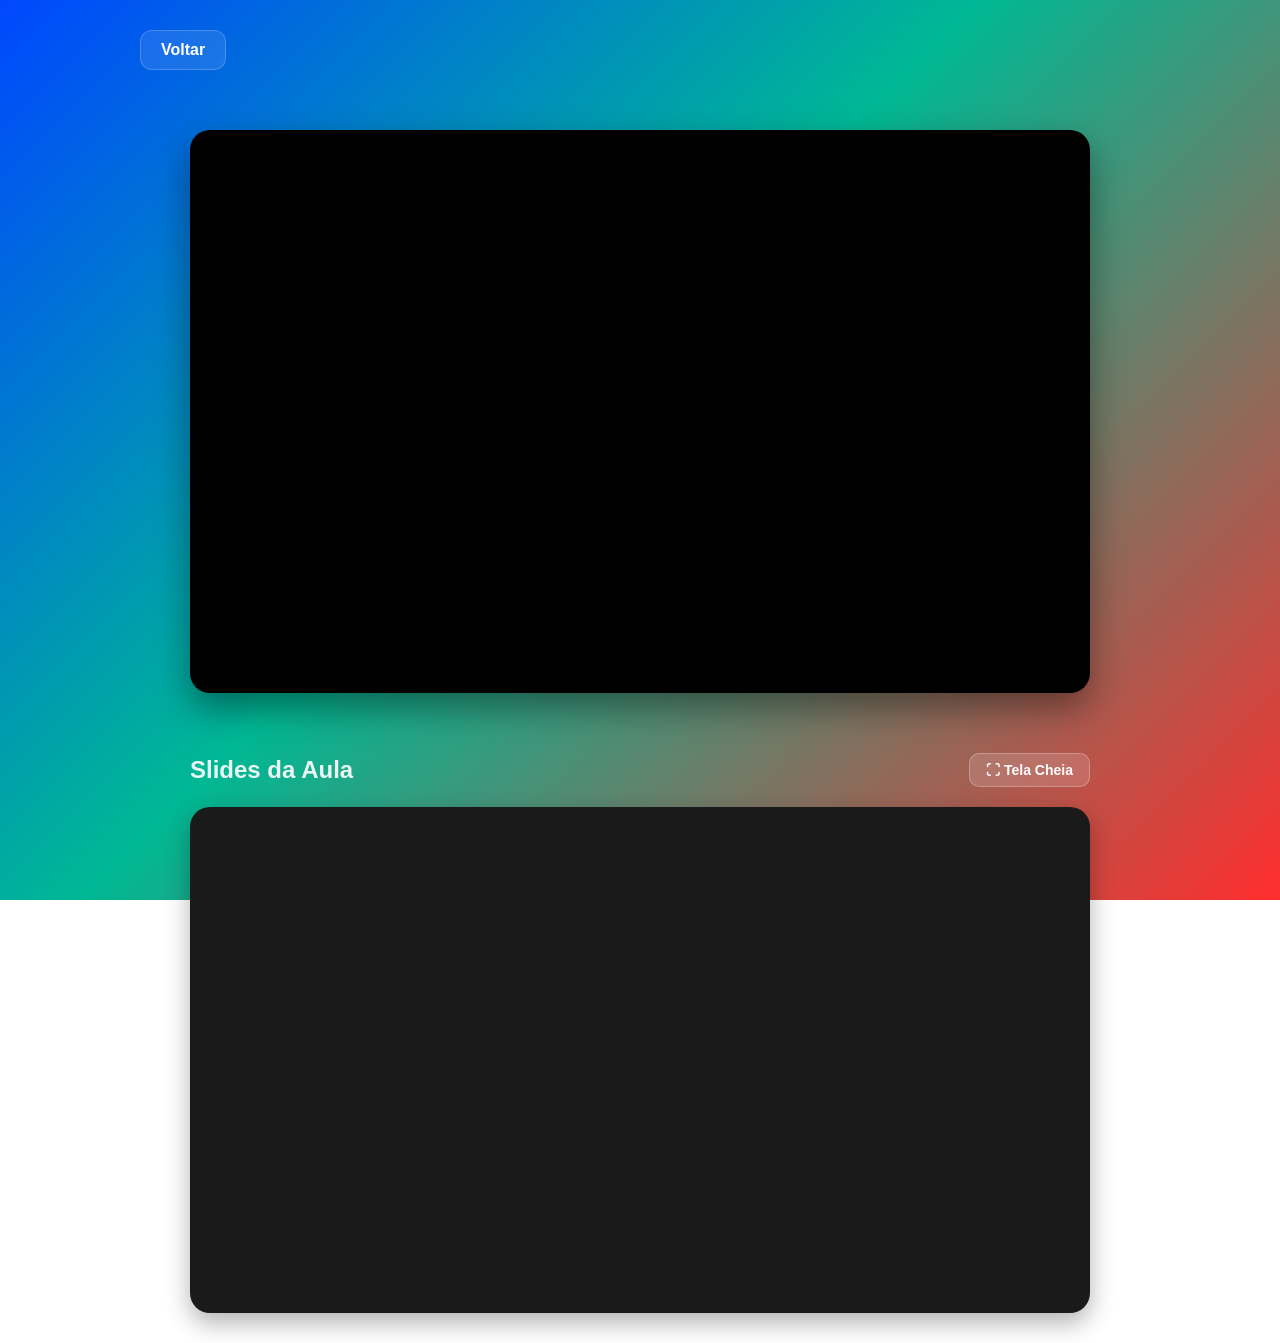
==== aula.html @ ad446a07 "Subindo versão inicial" ====
<!DOCTYPE html>
<html lang="pt-BR">
<head>
<meta charset="UTF-8">
<meta name="viewport" content="width=device-width, initial-scale=1.0">
<title>Aula</title>
<link rel="stylesheet" href="css/style.css">
</head>
<body>

<section class="player-page">

    <a href="index.html" class="back-btn">Voltar</a>

    <h1 id="titulo"></h1>

    <!-- VIDEO GRANDE -->
    <div class="video-wrap">
        <iframe id="video" allowfullscreen></iframe>
    </div>

    <!-- BOTÃO DOWNLOAD -->
    <div id="downloadContainer"></div>

    <!-- SLIDES EMBUTIDO -->
    <div class="slide-section">
        <div class="slide-header">
            <h2>Slides da Aula</h2>
            <button class="fullscreen-btn" onclick="document.getElementById('slideFrame').requestFullscreen()">&#x26F6; Tela Cheia</button>
        </div>
        <div class="slide-frame">
            <iframe id="slideFrame" allowfullscreen></iframe>
        </div>
    </div>

</section>

<script src="js/config.js"></script>
<script src="js/aulas.js"></script>
<script src="js/player.js"></script>

</body>
</html>
---- css/style.css ----
*{
    margin:0;
    padding:0;
    box-sizing:border-box;
}

body{
    font-family:Arial, Helvetica, sans-serif;
    color:white;
    min-height:100vh;

    /* Fundo gradiente azul + verde + vermelho */
    background:linear-gradient(
        135deg,
        #0047ff 0%,
        #00b894 45%,
        #ff2d2d 100%
    );

    background-attachment:fixed;
    padding:30px;
}

/* topo */
header{
    text-align:center;
    margin-bottom:45px;
}

header h1{
    font-size:42px;
    margin-bottom:10px;
}

header p{
    font-size:18px;
    opacity:.95;
}

/* GRID */
.grid{
    display:grid;
    grid-template-columns:repeat(auto-fit,minmax(220px,1fr));
    gap:24px;
}

/* CARD LONGO VERTICAL */
.card{
    background:rgba(0,0,0,.45);
    backdrop-filter:blur(8px);

    border:1px solid rgba(255,255,255,.15);
    border-radius:18px;

    padding:20px;

    min-height:340px;   /* deixa mais alto */
    display:flex;
    flex-direction:column;
    justify-content:space-between;

    cursor:pointer;
    transition:.3s;
}

.card:hover{
    transform:translateY(-8px) scale(1.02);
    background:rgba(0,0,0,.60);
}

/* miniatura */
.card img{
    width:100%;
    height:180px;
    object-fit:cover;
    border-radius:14px;
    margin-bottom:18px;
}

/* textos */
.card h3{
    font-size:22px;
    margin-bottom:10px;
}

.locked-thumb {
    width: 100%;
    height: 180px;
    background: rgba(0, 0, 0, 0.2);
    border-radius: 14px;
    margin-bottom: 18px;
    display: flex;
    align-items: center;
    justify-content: center;
    border: 2px dashed rgba(255, 255, 255, 0.1);
    color: rgba(255, 255, 255, 0.3);
}

.locked-thumb svg {
    width: 60px;
    height: 60px;
}

.card p{
    font-size:15px;
    color:#e8e8e8;
    line-height:1.5;
}

/* status */
.status{
    margin-top:18px;
    font-weight:bold;
    font-size:15px;
}

/* PLAYER PAGE */
.player-page {
    max-width: 1000px;
    margin: 0 auto;
    display: flex;
    flex-direction: column;
    align-items: center;
}

.back-btn {
    align-self: flex-start;
    display: flex;
    align-items: center;
    gap: 8px;
    text-decoration: none;
    color: white;
    background: rgba(255, 255, 255, 0.1);
    padding: 10px 20px;
    border-radius: 12px;
    font-weight: 600;
    margin-bottom: 30px;
    transition: 0.3s;
    backdrop-filter: blur(5px);
    border: 1px solid rgba(255, 255, 255, 0.2);
}

.back-btn:hover {
    background: rgba(255, 255, 255, 0.25);
    transform: translateX(-5px);
}

.player-page h1 {
    font-size: 36px;
    margin-bottom: 30px;
    text-align: center;
    background: linear-gradient(to right, #fff, #a29bfe);
    -webkit-background-clip: text;
    background-clip: text;
    -webkit-text-fill-color: transparent;
}

/* VIDEO WRAP */
.video-wrap {
    width: 100%;
    max-width: 900px;
    position: relative;
    padding-bottom: 56.25%; /* 16:9 ratio */
    margin-bottom: 40px;
    border-radius: 20px;
    overflow: hidden;
    box-shadow: 0 15px 35px rgba(0, 0, 0, 0.4);
    background: #000;
}

.video-wrap iframe {
    position: absolute;
    top: 0;
    left: 0;
    width: 100%;
    height: 100%;
    border: none;
}

.download-btn {
    display: inline-flex;
    align-items: center;
    gap: 10px;
    background: #00b894;
    color: white;
    text-decoration: none;
    padding: 15px 30px;
    border-radius: 12px;
    font-weight: bold;
    margin-bottom: 40px;
    transition: 0.3s;
    box-shadow: 0 10px 20px rgba(0, 184, 148, 0.3);
}

.download-btn:hover {
    background: #00d1a8;
    transform: translateY(-3px);
    box-shadow: 0 15px 25px rgba(0, 184, 148, 0.4);
}

/* SLIDE SECTION */
.slide-section {
    width: 100%;
    max-width: 900px;
    text-align: center;
    margin-top: 20px;
}

.slide-section h2 {
    font-size: 24px;
    margin-bottom: 20px;
    opacity: 0.9;
}

.slide-header {
    display: flex;
    align-items: center;
    justify-content: space-between;
    margin-bottom: 20px;
}

.slide-header h2 {
    margin-bottom: 0;
}

.fullscreen-btn {
    background: rgba(255,255,255,0.15);
    color: white;
    border: 1px solid rgba(255,255,255,0.25);
    padding: 8px 16px;
    border-radius: 10px;
    cursor: pointer;
    font-size: 14px;
    font-weight: 600;
    transition: 0.3s;
    backdrop-filter: blur(5px);
}

.fullscreen-btn:hover {
    background: rgba(255,255,255,0.3);
}

.slide-frame {
    width: 100%;
    position: relative;
    padding-bottom: 56.25%; /* same ratio as video often */
    border-radius: 20px;
    overflow: hidden;
    box-shadow: 0 10px 25px rgba(0, 0, 0, 0.3);
    background: #1a1a1a;
}

.slide-frame iframe {
    position: absolute;
    top: 0;
    left: 0;
    width: 100%;
    height: 100%;
    border: none;
}

/* mobile */
@media(max-width:768px){

header h1{
    font-size: 32px;
}

.card{
    min-height: 300px;
}

.player-page h1 {
    font-size: 28px;
}

}
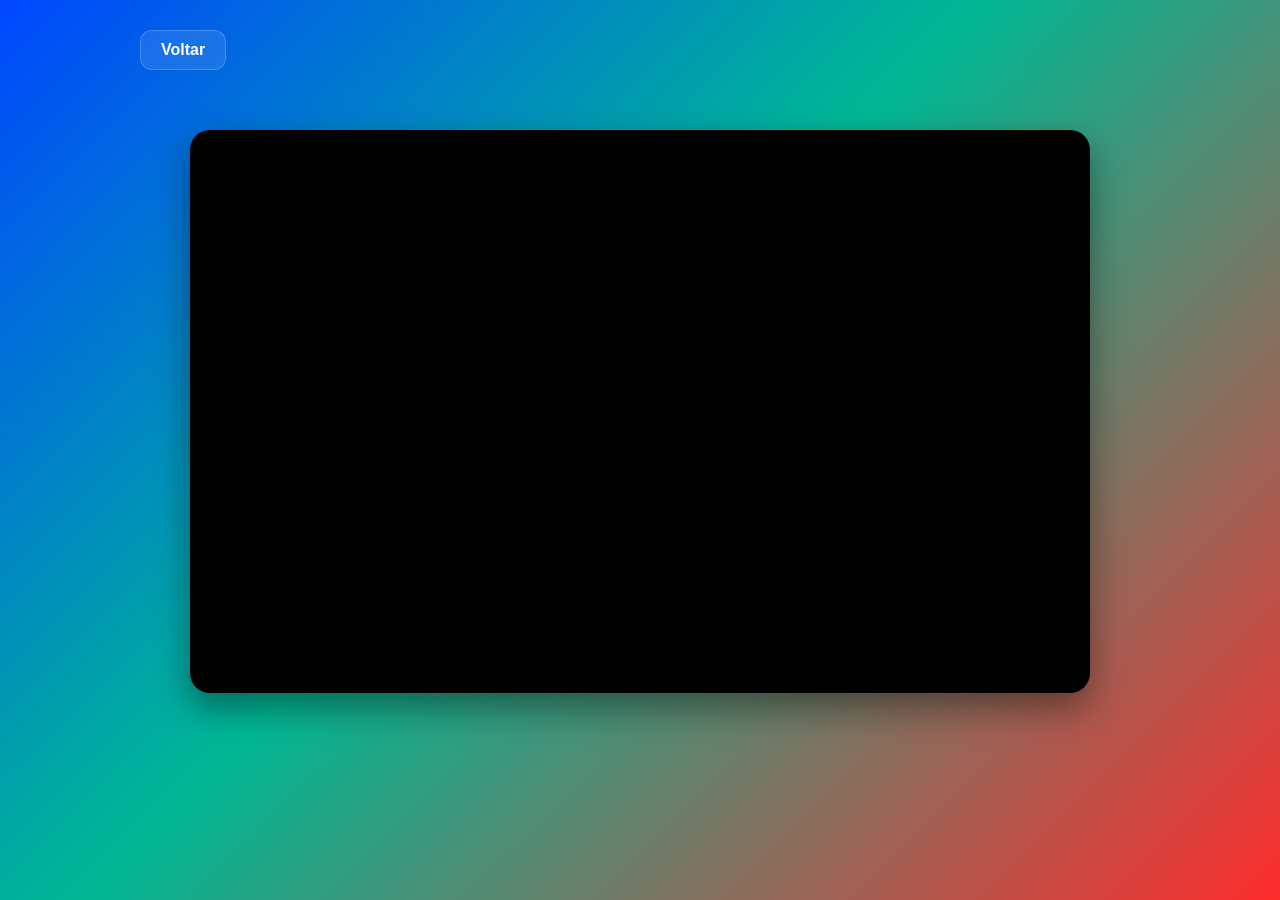
==== commit b1c0a3e3: "Adição da Aula 05" ====
--- a/aula.html
+++ b/aula.html
@@ -23,15 +23,7 @@
     <div id="downloadContainer"></div>
 
     <!-- SLIDES EMBUTIDO -->
-    <div class="slide-section">
-        <div class="slide-header">
-            <h2>Slides da Aula</h2>
-            <button class="fullscreen-btn" onclick="document.getElementById('slideFrame').requestFullscreen()">&#x26F6; Tela Cheia</button>
-        </div>
-        <div class="slide-frame">
-            <iframe id="slideFrame" allowfullscreen></iframe>
-        </div>
-    </div>
+    <div id="slideContainer"></div>
 
 </section>
 
--- a/css/style.css
+++ b/css/style.css
@@ -200,8 +200,8 @@
 
 /* SLIDE SECTION */
 .slide-section {
-    width: 100%;
-    max-width: 900px;
+    width: 100vw;
+    max-width: 1400px;
     text-align: center;
     margin-top: 20px;
 }
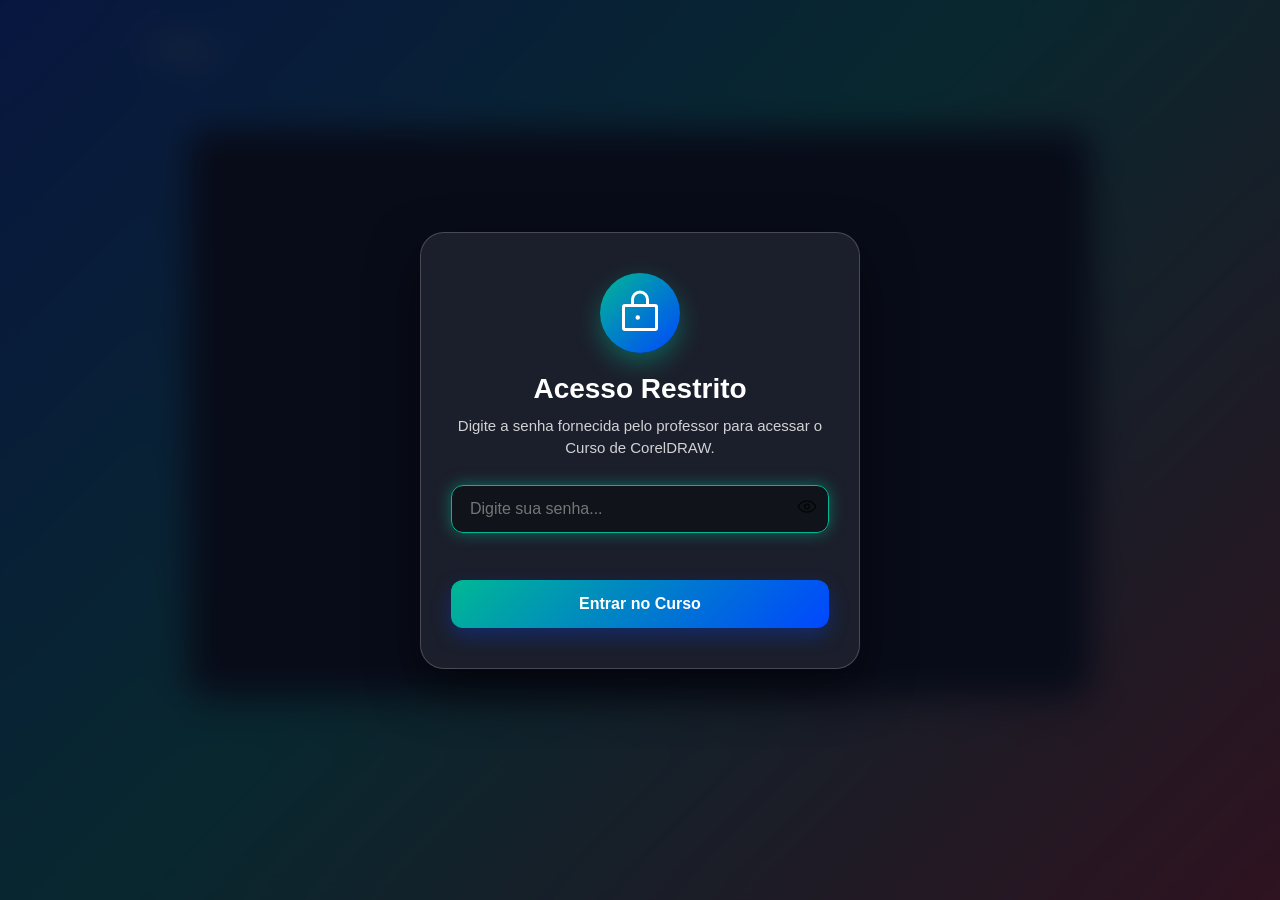
==== commit c538f662: "feat - adicionando autenticação" ====
--- a/aula.html
+++ b/aula.html
@@ -28,6 +28,7 @@
 </section>
 
 <script src="js/config.js"></script>
+<script src="js/auth.js"></script>
 <script src="js/aulas.js"></script>
 <script src="js/player.js"></script>
 
--- a/css/style.css
+++ b/css/style.css
@@ -1,277 +1,449 @@
-*{
-    margin:0;
-    padding:0;
-    box-sizing:border-box;
-}
-
-body{
-    font-family:Arial, Helvetica, sans-serif;
-    color:white;
-    min-height:100vh;
-
-    /* Fundo gradiente azul + verde + vermelho */
-    background:linear-gradient(
-        135deg,
-        #0047ff 0%,
-        #00b894 45%,
-        #ff2d2d 100%
-    );
-
-    background-attachment:fixed;
-    padding:30px;
-}
-
-/* topo */
-header{
-    text-align:center;
-    margin-bottom:45px;
-}
-
-header h1{
-    font-size:42px;
-    margin-bottom:10px;
-}
-
-header p{
-    font-size:18px;
-    opacity:.95;
-}
-
-/* GRID */
-.grid{
-    display:grid;
-    grid-template-columns:repeat(auto-fit,minmax(220px,1fr));
-    gap:24px;
-}
-
-/* CARD LONGO VERTICAL */
-.card{
-    background:rgba(0,0,0,.45);
-    backdrop-filter:blur(8px);
-
-    border:1px solid rgba(255,255,255,.15);
-    border-radius:18px;
-
-    padding:20px;
-
-    min-height:340px;   /* deixa mais alto */
-    display:flex;
-    flex-direction:column;
-    justify-content:space-between;
-
-    cursor:pointer;
-    transition:.3s;
-}
-
-.card:hover{
-    transform:translateY(-8px) scale(1.02);
-    background:rgba(0,0,0,.60);
-}
-
-/* miniatura */
-.card img{
-    width:100%;
-    height:180px;
-    object-fit:cover;
-    border-radius:14px;
-    margin-bottom:18px;
-}
-
-/* textos */
-.card h3{
-    font-size:22px;
-    margin-bottom:10px;
-}
-
-.locked-thumb {
-    width: 100%;
-    height: 180px;
-    background: rgba(0, 0, 0, 0.2);
-    border-radius: 14px;
-    margin-bottom: 18px;
-    display: flex;
-    align-items: center;
-    justify-content: center;
-    border: 2px dashed rgba(255, 255, 255, 0.1);
-    color: rgba(255, 255, 255, 0.3);
-}
-
-.locked-thumb svg {
-    width: 60px;
-    height: 60px;
-}
-
-.card p{
-    font-size:15px;
-    color:#e8e8e8;
-    line-height:1.5;
-}
-
-/* status */
-.status{
-    margin-top:18px;
-    font-weight:bold;
-    font-size:15px;
-}
-
-/* PLAYER PAGE */
-.player-page {
-    max-width: 1000px;
-    margin: 0 auto;
-    display: flex;
-    flex-direction: column;
-    align-items: center;
-}
-
-.back-btn {
-    align-self: flex-start;
-    display: flex;
-    align-items: center;
-    gap: 8px;
-    text-decoration: none;
-    color: white;
-    background: rgba(255, 255, 255, 0.1);
-    padding: 10px 20px;
-    border-radius: 12px;
-    font-weight: 600;
-    margin-bottom: 30px;
-    transition: 0.3s;
-    backdrop-filter: blur(5px);
-    border: 1px solid rgba(255, 255, 255, 0.2);
-}
-
-.back-btn:hover {
-    background: rgba(255, 255, 255, 0.25);
-    transform: translateX(-5px);
-}
-
-.player-page h1 {
-    font-size: 36px;
-    margin-bottom: 30px;
-    text-align: center;
-    background: linear-gradient(to right, #fff, #a29bfe);
-    -webkit-background-clip: text;
-    background-clip: text;
-    -webkit-text-fill-color: transparent;
-}
-
-/* VIDEO WRAP */
-.video-wrap {
-    width: 100%;
-    max-width: 900px;
-    position: relative;
-    padding-bottom: 56.25%; /* 16:9 ratio */
-    margin-bottom: 40px;
-    border-radius: 20px;
-    overflow: hidden;
-    box-shadow: 0 15px 35px rgba(0, 0, 0, 0.4);
-    background: #000;
-}
-
-.video-wrap iframe {
-    position: absolute;
-    top: 0;
-    left: 0;
-    width: 100%;
-    height: 100%;
-    border: none;
-}
-
-.download-btn {
-    display: inline-flex;
-    align-items: center;
-    gap: 10px;
-    background: #00b894;
-    color: white;
-    text-decoration: none;
-    padding: 15px 30px;
-    border-radius: 12px;
-    font-weight: bold;
-    margin-bottom: 40px;
-    transition: 0.3s;
-    box-shadow: 0 10px 20px rgba(0, 184, 148, 0.3);
-}
-
-.download-btn:hover {
-    background: #00d1a8;
-    transform: translateY(-3px);
-    box-shadow: 0 15px 25px rgba(0, 184, 148, 0.4);
-}
-
-/* SLIDE SECTION */
-.slide-section {
-    width: 100vw;
-    max-width: 1400px;
-    text-align: center;
-    margin-top: 20px;
-}
-
-.slide-section h2 {
-    font-size: 24px;
-    margin-bottom: 20px;
-    opacity: 0.9;
-}
-
-.slide-header {
-    display: flex;
-    align-items: center;
-    justify-content: space-between;
-    margin-bottom: 20px;
-}
-
-.slide-header h2 {
-    margin-bottom: 0;
-}
-
-.fullscreen-btn {
-    background: rgba(255,255,255,0.15);
-    color: white;
-    border: 1px solid rgba(255,255,255,0.25);
-    padding: 8px 16px;
-    border-radius: 10px;
-    cursor: pointer;
-    font-size: 14px;
-    font-weight: 600;
-    transition: 0.3s;
-    backdrop-filter: blur(5px);
-}
-
-.fullscreen-btn:hover {
-    background: rgba(255,255,255,0.3);
-}
-
-.slide-frame {
-    width: 100%;
-    position: relative;
-    padding-bottom: 56.25%; /* same ratio as video often */
-    border-radius: 20px;
-    overflow: hidden;
-    box-shadow: 0 10px 25px rgba(0, 0, 0, 0.3);
-    background: #1a1a1a;
-}
-
-.slide-frame iframe {
-    position: absolute;
-    top: 0;
-    left: 0;
-    width: 100%;
-    height: 100%;
-    border: none;
-}
-
-/* mobile */
-@media(max-width:768px){
-
-header h1{
-    font-size: 32px;
-}
-
-.card{
-    min-height: 300px;
-}
-
-.player-page h1 {
-    font-size: 28px;
-}
-
-}+*{
+    margin:0;
+    padding:0;
+    box-sizing:border-box;
+}
+
+body{
+    font-family:Arial, Helvetica, sans-serif;
+    color:white;
+    min-height:100vh;
+
+    /* Fundo gradiente azul + verde + vermelho */
+    background:linear-gradient(
+        135deg,
+        #0047ff 0%,
+        #00b894 45%,
+        #ff2d2d 100%
+    );
+
+    background-attachment:fixed;
+    padding:30px;
+}
+
+/* topo */
+header{
+    text-align:center;
+    margin-bottom:45px;
+}
+
+header h1{
+    font-size:42px;
+    margin-bottom:10px;
+}
+
+header p{
+    font-size:18px;
+    opacity:.95;
+}
+
+/* GRID */
+.grid{
+    display:grid;
+    grid-template-columns:repeat(auto-fit,minmax(220px,1fr));
+    gap:24px;
+}
+
+/* CARD LONGO VERTICAL */
+.card{
+    background:rgba(0,0,0,.45);
+    backdrop-filter:blur(8px);
+
+    border:1px solid rgba(255,255,255,.15);
+    border-radius:18px;
+
+    padding:20px;
+
+    min-height:340px;   /* deixa mais alto */
+    display:flex;
+    flex-direction:column;
+    justify-content:space-between;
+
+    cursor:pointer;
+    transition:.3s;
+}
+
+.card:hover{
+    transform:translateY(-8px) scale(1.02);
+    background:rgba(0,0,0,.60);
+}
+
+/* miniatura */
+.card img{
+    width:100%;
+    height:180px;
+    object-fit:cover;
+    border-radius:14px;
+    margin-bottom:18px;
+}
+
+/* textos */
+.card h3{
+    font-size:22px;
+    margin-bottom:10px;
+}
+
+.locked-thumb {
+    width: 100%;
+    height: 180px;
+    background: rgba(0, 0, 0, 0.2);
+    border-radius: 14px;
+    margin-bottom: 18px;
+    display: flex;
+    align-items: center;
+    justify-content: center;
+    border: 2px dashed rgba(255, 255, 255, 0.1);
+    color: rgba(255, 255, 255, 0.3);
+}
+
+.locked-thumb svg {
+    width: 60px;
+    height: 60px;
+}
+
+.card p{
+    font-size:15px;
+    color:#e8e8e8;
+    line-height:1.5;
+}
+
+/* status */
+.status{
+    margin-top:18px;
+    font-weight:bold;
+    font-size:15px;
+}
+
+/* PLAYER PAGE */
+.player-page {
+    max-width: 1000px;
+    margin: 0 auto;
+    display: flex;
+    flex-direction: column;
+    align-items: center;
+}
+
+.back-btn {
+    align-self: flex-start;
+    display: flex;
+    align-items: center;
+    gap: 8px;
+    text-decoration: none;
+    color: white;
+    background: rgba(255, 255, 255, 0.1);
+    padding: 10px 20px;
+    border-radius: 12px;
+    font-weight: 600;
+    margin-bottom: 30px;
+    transition: 0.3s;
+    backdrop-filter: blur(5px);
+    border: 1px solid rgba(255, 255, 255, 0.2);
+}
+
+.back-btn:hover {
+    background: rgba(255, 255, 255, 0.25);
+    transform: translateX(-5px);
+}
+
+.player-page h1 {
+    font-size: 36px;
+    margin-bottom: 30px;
+    text-align: center;
+    background: linear-gradient(to right, #fff, #a29bfe);
+    -webkit-background-clip: text;
+    background-clip: text;
+    -webkit-text-fill-color: transparent;
+}
+
+/* VIDEO WRAP */
+.video-wrap {
+    width: 100%;
+    max-width: 900px;
+    position: relative;
+    padding-bottom: 56.25%; /* 16:9 ratio */
+    margin-bottom: 40px;
+    border-radius: 20px;
+    overflow: hidden;
+    box-shadow: 0 15px 35px rgba(0, 0, 0, 0.4);
+    background: #000;
+}
+
+.video-wrap iframe {
+    position: absolute;
+    top: 0;
+    left: 0;
+    width: 100%;
+    height: 100%;
+    border: none;
+}
+
+.download-btn {
+    display: inline-flex;
+    align-items: center;
+    gap: 10px;
+    background: #00b894;
+    color: white;
+    text-decoration: none;
+    padding: 15px 30px;
+    border-radius: 12px;
+    font-weight: bold;
+    margin-bottom: 40px;
+    transition: 0.3s;
+    box-shadow: 0 10px 20px rgba(0, 184, 148, 0.3);
+}
+
+.download-btn:hover {
+    background: #00d1a8;
+    transform: translateY(-3px);
+    box-shadow: 0 15px 25px rgba(0, 184, 148, 0.4);
+}
+
+/* SLIDE SECTION */
+.slide-section {
+    width: 100vw;
+    max-width: 1400px;
+    text-align: center;
+    margin-top: 20px;
+}
+
+.slide-section h2 {
+    font-size: 24px;
+    margin-bottom: 20px;
+    opacity: 0.9;
+}
+
+.slide-header {
+    display: flex;
+    align-items: center;
+    justify-content: space-between;
+    margin-bottom: 20px;
+}
+
+.slide-header h2 {
+    margin-bottom: 0;
+}
+
+.fullscreen-btn {
+    background: rgba(255,255,255,0.15);
+    color: white;
+    border: 1px solid rgba(255,255,255,0.25);
+    padding: 8px 16px;
+    border-radius: 10px;
+    cursor: pointer;
+    font-size: 14px;
+    font-weight: 600;
+    transition: 0.3s;
+    backdrop-filter: blur(5px);
+}
+
+.fullscreen-btn:hover {
+    background: rgba(255,255,255,0.3);
+}
+
+.slide-frame {
+    width: 100%;
+    position: relative;
+    padding-bottom: 56.25%; /* same ratio as video often */
+    border-radius: 20px;
+    overflow: hidden;
+    box-shadow: 0 10px 25px rgba(0, 0, 0, 0.3);
+    background: #1a1a1a;
+}
+
+.slide-frame iframe {
+    position: absolute;
+    top: 0;
+    left: 0;
+    width: 100%;
+    height: 100%;
+    border: none;
+}
+
+/* mobile */
+@media(max-width:768px){
+
+header h1{
+    font-size: 32px;
+}
+
+.card{
+    min-height: 300px;
+}
+
+.player-page h1 {
+    font-size: 28px;
+}
+
+}
+
+/* AUTENTICAÇÃO E BLOQUEIO */
+body.auth-locked {
+    overflow: hidden !important;
+    height: 100vh;
+}
+
+.auth-overlay {
+    position: fixed;
+    top: 0;
+    left: 0;
+    width: 100vw;
+    height: 100vh;
+    background: rgba(10, 15, 30, 0.85);
+    backdrop-filter: blur(16px);
+    -webkit-backdrop-filter: blur(16px);
+    display: flex;
+    align-items: center;
+    justify-content: center;
+    z-index: 99999;
+    padding: 20px;
+}
+
+.auth-card {
+    background: rgba(255, 255, 255, 0.08);
+    border: 1px solid rgba(255, 255, 255, 0.2);
+    border-radius: 24px;
+    padding: 40px 30px;
+    max-width: 440px;
+    width: 100%;
+    text-align: center;
+    box-shadow: 0 20px 50px rgba(0, 0, 0, 0.5);
+    animation: popIn 0.4s cubic-bezier(0.175, 0.885, 0.32, 1.275);
+}
+
+.auth-icon {
+    width: 80px;
+    height: 80px;
+    background: linear-gradient(135deg, #00b894, #0047ff);
+    border-radius: 50%;
+    display: flex;
+    align-items: center;
+    justify-content: center;
+    margin: 0 auto 20px auto;
+    box-shadow: 0 10px 25px rgba(0, 184, 148, 0.4);
+    color: white;
+}
+
+.auth-card h2 {
+    font-size: 28px;
+    margin-bottom: 10px;
+    color: #fff;
+}
+
+.auth-card p {
+    font-size: 15px;
+    color: rgba(255, 255, 255, 0.8);
+    margin-bottom: 25px;
+    line-height: 1.5;
+}
+
+.auth-input-group {
+    position: relative;
+    margin-bottom: 10px;
+}
+
+.auth-input-group input {
+    width: 100%;
+    padding: 14px 48px 14px 18px;
+    border-radius: 12px;
+    border: 1px solid rgba(255, 255, 255, 0.25);
+    background: rgba(0, 0, 0, 0.4);
+    color: #fff;
+    font-size: 16px;
+    transition: 0.3s;
+}
+
+.auth-input-group input:focus {
+    border-color: #00b894;
+    outline: none;
+    box-shadow: 0 0 15px rgba(0, 184, 148, 0.5);
+}
+
+.auth-toggle-pass {
+    position: absolute;
+    right: 12px;
+    top: 50%;
+    transform: translateY(-50%);
+    background: none;
+    border: none;
+    font-size: 18px;
+    cursor: pointer;
+    opacity: 0.8;
+    transition: 0.2s;
+    user-select: none;
+}
+
+.auth-toggle-pass:hover {
+    opacity: 1;
+    transform: translateY(-50%) scale(1.1);
+}
+
+.auth-error-msg {
+    color: #ff5252 !important;
+    font-size: 14px !important;
+    min-height: 22px;
+    margin-bottom: 15px !important;
+    font-weight: 600;
+}
+
+.auth-btn {
+    width: 100%;
+    padding: 15px;
+    border-radius: 12px;
+    border: none;
+    background: linear-gradient(135deg, #00b894, #0047ff);
+    color: #fff;
+    font-size: 16px;
+    font-weight: bold;
+    cursor: pointer;
+    transition: 0.3s;
+    box-shadow: 0 8px 20px rgba(0, 71, 255, 0.3);
+}
+
+.auth-btn:hover {
+    transform: translateY(-2px);
+    box-shadow: 0 12px 25px rgba(0, 71, 255, 0.5);
+}
+
+.logout-btn {
+    background: rgba(255, 77, 77, 0.2);
+    color: #ff7676;
+    border: 1px solid rgba(255, 77, 77, 0.3);
+    padding: 8px 16px;
+    border-radius: 10px;
+    cursor: pointer;
+    font-size: 14px;
+    font-weight: 600;
+    transition: 0.3s;
+    backdrop-filter: blur(5px);
+    margin-top: 15px;
+    display: inline-flex;
+    align-items: center;
+    gap: 6px;
+}
+
+.logout-btn:hover {
+    background: rgba(255, 77, 77, 0.5);
+    color: #fff;
+    transform: translateY(-2px);
+}
+
+@keyframes popIn {
+    0% {
+        opacity: 0;
+        transform: scale(0.8);
+    }
+    100% {
+        opacity: 1;
+        transform: scale(1);
+    }
+}
+
+@keyframes shake {
+    0%, 100% { transform: translateX(0); }
+    20%, 60% { transform: translateX(-10px); }
+    40%, 80% { transform: translateX(10px); }
+}
+
+.shake {
+    animation: shake 0.4s ease-in-out;
+}
